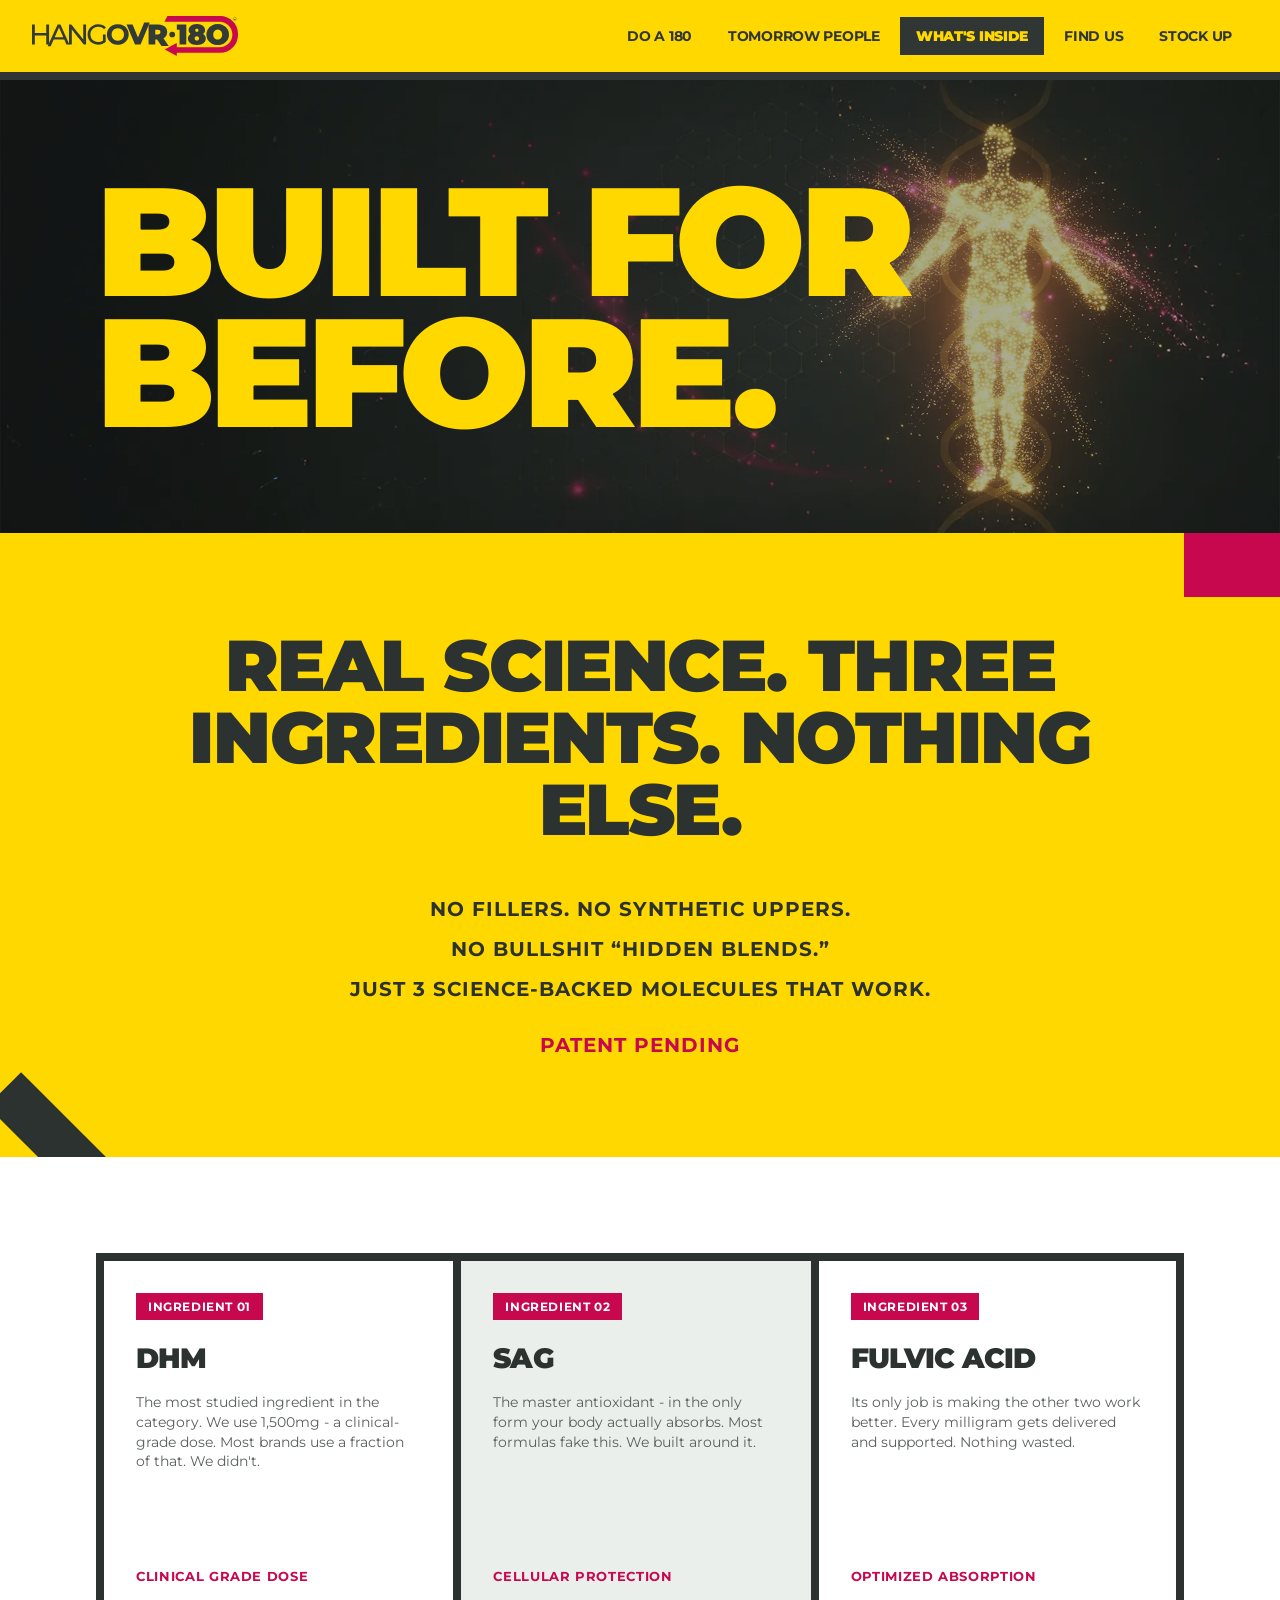
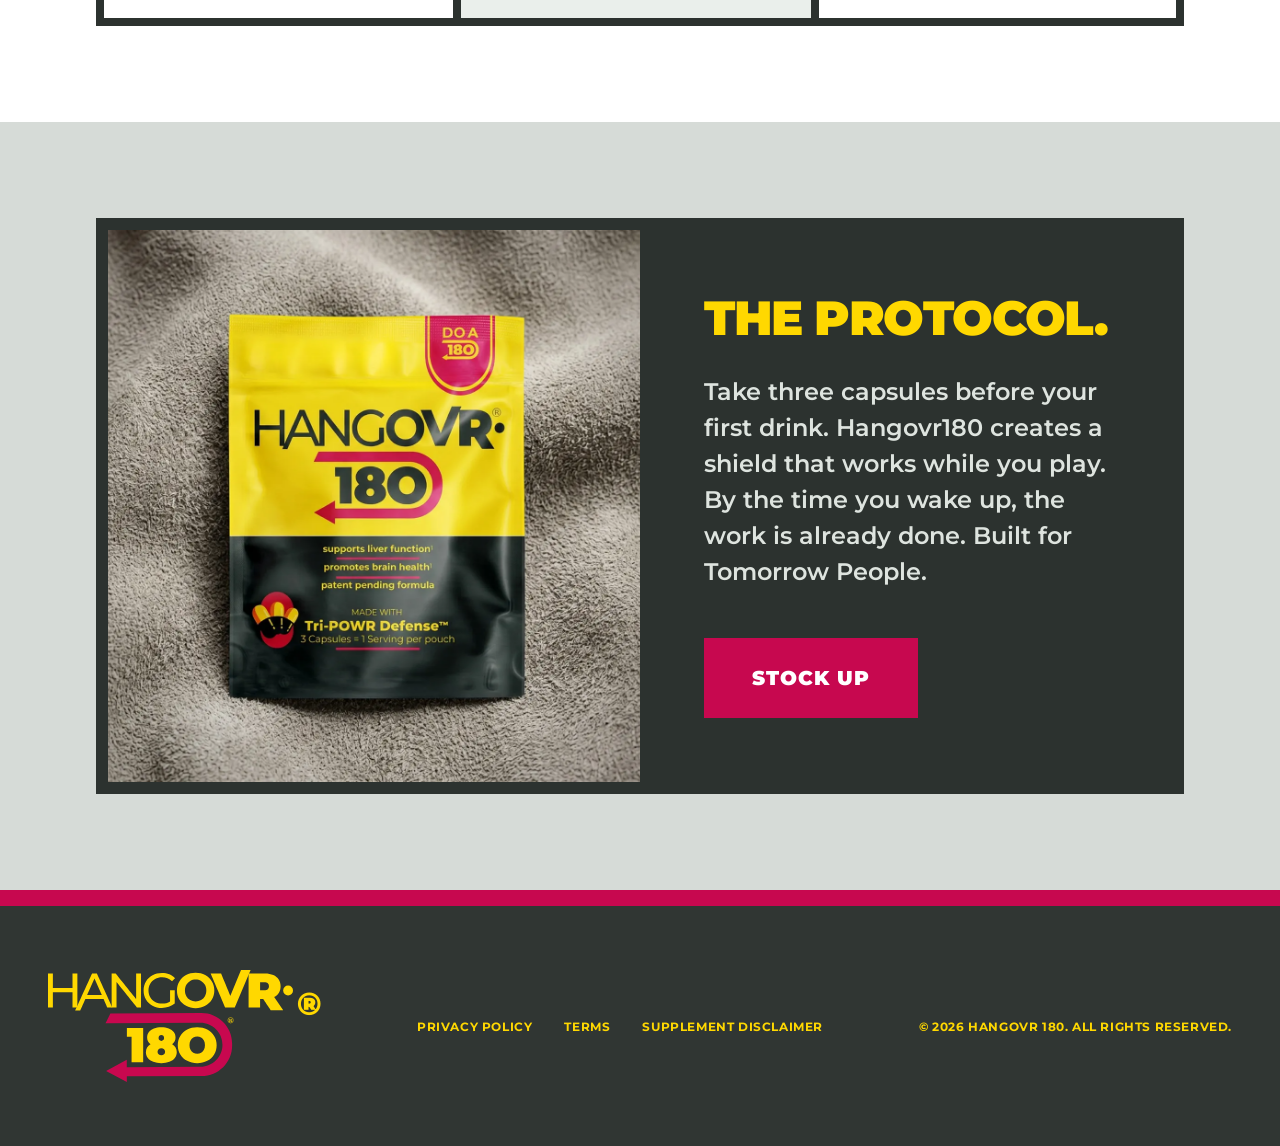
==== inside.html @ db0f2878 "Add files via upload" ====
<!DOCTYPE html>
<html lang="en">
<head>
<meta charset="utf-8"/>
<meta name="viewport" content="width=device-width, initial-scale=1.0"/>
<title>HANGOVR 180 | WHAT'S INSIDE</title>
<link href="https://fonts.googleapis.com/css2?family=Montserrat:ital,wght@0,400;0,500;0,700;0,900;1,400;1,700&display=swap" rel="stylesheet"/>
<link href="global.css" rel="stylesheet"/>
<style>
.builtfor{position:relative;width:100%;min-height:50vh;background:#2c322f;overflow:hidden;display:flex;align-items:center;padding:4rem 2rem}
.builtfor__img{position:absolute;inset:0;width:100%;height:100%;object-fit:cover;opacity:0.6}
.builtfor__text{position:relative;z-index:2;font-size:clamp(4rem,12vw,10rem);font-weight:900;text-transform:uppercase;letter-spacing:-0.04em;line-height:0.85;color:#FFD800}

/* S2: Real Science section (replaces old patent pending) */
.realscience{background:#FFD800;padding:6rem 2rem;position:relative;overflow:hidden}
.realscience__deco-1{position:absolute;top:0;right:0;width:8rem;height:8rem;background:#C7084F;transform:translate(2rem,-4rem)}
.realscience__deco-2{position:absolute;bottom:0;left:0;width:12rem;height:3rem;background:#2c322f;transform:translate(-1.5rem,1.5rem) rotate(45deg)}
.realscience__inner{max-width:80rem;margin:0 auto;display:flex;flex-direction:column;align-items:center;text-align:center;position:relative;z-index:2}
.realscience__headline{font-size:clamp(2.5rem,6vw,4.5rem);font-weight:900;text-transform:uppercase;letter-spacing:-0.02em;color:#2c322f;line-height:1;margin-bottom:3rem}
.realscience__lines{display:flex;flex-direction:column;gap:0.5rem;align-items:center}
.realscience__line{font-size:clamp(1rem,2vw,1.25rem);font-weight:700;text-transform:uppercase;letter-spacing:0.05em;color:#2c322f}
.realscience__patent{font-size:clamp(1rem,2vw,1.25rem);font-weight:700;text-transform:uppercase;letter-spacing:0.05em;color:#C7084F;margin-top:1.5rem}

.clinical{background:#ffffff;padding:4rem 2rem}
.clinical__grid{display:grid;grid-template-columns:1fr;border:8px solid #2c322f;max-width:32rem;margin:0 auto}
.clinical__card{padding:2rem 2.5rem;display:flex;flex-direction:column;justify-content:space-between;border-bottom:8px solid #2c322f;min-width:0}
.clinical__card:last-child{border-bottom:none}
.clinical__card:nth-child(2){background:#eaefeb}
.clinical__tag{display:inline-block;background:#C7084F;color:#fff;padding:0.25rem 0.75rem;font-size:0.75rem;font-weight:700;text-transform:uppercase;letter-spacing:0.05em;margin-bottom:1.25rem;align-self:flex-start}
.clinical__name{font-size:clamp(2rem,5vw,3.25rem);font-weight:900;text-transform:uppercase;letter-spacing:-0.03em;margin-bottom:0.75rem;color:#2c322f}
.clinical__desc{font-size:0.9375rem;line-height:1.5;color:#5a605c;margin-bottom:1.25rem}
.clinical__label{font-size:0.8125rem;font-weight:700;text-transform:uppercase;letter-spacing:0.05em;color:#C7084F;margin-top:auto}

.product{background:#d6dbd7;padding:6rem 2rem}
.product__frame{display:flex;flex-direction:column;border:12px solid #2c322f;overflow:hidden}
.product__image{overflow:hidden;max-height:24rem}
.product__image img{width:100%;height:100%;object-fit:cover;object-position:center}
.product__content{padding:3rem;background:#2c322f;color:#FFD800;display:flex;flex-direction:column;justify-content:center;align-items:flex-start}
.product__headline{font-size:clamp(3rem,6vw,3.75rem);font-weight:900;text-transform:uppercase;letter-spacing:-0.03em;margin-bottom:2rem;line-height:1;overflow-wrap:break-word;word-break:break-word}
.product__body{font-size:clamp(1.25rem,2.5vw,1.5rem);margin-bottom:3rem;font-weight:600;line-height:1.5;color:#dee4df}

/* Landscape */
@media(orientation:landscape) and (max-height:500px){.builtfor{min-height:70vh}.builtfor__text{font-size:clamp(2.5rem,8vw,5rem)}}

/* Headline protection below 1400 */
@media(max-width:1399px){
  .product__headline{font-size:clamp(2rem,4vw,3rem)}
}

/* 768px — product side-by-side, wider card column */
@media(min-width:768px){
  .clinical{padding:6rem 2rem}
  .clinical__grid{max-width:40rem}
  .product__frame{flex-direction:row}
  .product__image{width:50%;max-height:none;min-height:25rem}
  .product__content{width:50%;padding:4rem}
}

/* 1024px — padding increase, clinical stays 1-col but wider */
@media(min-width:1024px){
  .realscience{padding:6rem}
  .clinical{padding:6rem}
  .clinical__grid{max-width:36rem}
  .builtfor{padding:6rem}
  .product{padding:6rem}
}

/* 1200px — 3-col clinical: cards ~325px+ wide, square is safe */
@media(min-width:1200px){
  .clinical__grid{grid-template-columns:1fr 1fr 1fr;max-width:80rem}
  .clinical__card{border-bottom:none;border-right:8px solid #2c322f;padding:2rem;aspect-ratio:1}
  .clinical__card:nth-child(2){border-bottom:none;border-right:8px solid #2c322f}
  .clinical__card:last-child{border-right:none}
  .clinical__name{font-size:clamp(1.75rem,2.2vw,2.75rem)}
  .clinical__desc{font-size:0.875rem;line-height:1.4;margin-bottom:1rem}
  .clinical__tag{margin-bottom:1rem}
}

/* 1400px — cards big enough to breathe, product content padding */
@media(min-width:1400px){
  .clinical__card{padding:3rem}
  .clinical__desc{font-size:1rem}
  .product__image{min-height:37.5rem}
  .product__content{padding:6rem}
}
</style>
</head>
<body>
<nav class="nav">
  <a href="index.html" class="nav__logo"><img src="images/logo.svg" alt="HANGOVR 180"/></a>
  <div class="nav__links"><a href="doa180.html" class="nav__link">DO A 180<span class="nav__clarifier">How does it work?</span></a><a href="whos-in.html" class="nav__link">TOMORROW PEOPLE<span class="nav__clarifier">Who is it for?</span></a><a href="inside.html" class="nav__link nav__link--active">WHAT'S INSIDE<span class="nav__clarifier">Ingredients</span></a><a href="find-us.html" class="nav__link">FIND US<span class="nav__clarifier">Store finder</span></a><a href="stock-up.html" class="nav__link">STOCK UP<span class="nav__clarifier">Check out the shop</span></a></div>
  <button class="nav__mobile-btn" aria-label="Open menu" onclick="document.getElementById('mm').classList.toggle('is-open');var o=document.getElementById('mm').classList.contains('is-open');this.setAttribute('aria-label',o?'Close menu':'Open menu')"><svg width="28" height="28" viewBox="0 0 24 24" fill="none" stroke="currentColor" stroke-width="2.5" stroke-linecap="round"><line x1="3" y1="6" x2="21" y2="6"/><line x1="3" y1="12" x2="21" y2="12"/><line x1="3" y1="18" x2="21" y2="18"/></svg></button>
</nav>
<div id="mm" class="mobile-menu"><a href="index.html">HOME</a><span class="mobile-menu__sub"></span><a href="doa180.html">DO A 180</a><span class="mobile-menu__sub">How does it work?</span><a href="whos-in.html">TOMORROW PEOPLE</a><span class="mobile-menu__sub">Who is it for?</span><a href="inside.html">WHAT'S INSIDE</a><span class="mobile-menu__sub">Ingredients</span><a href="find-us.html">FIND US</a><span class="mobile-menu__sub">Store finder</span><a href="stock-up.html">STOCK UP</a><span class="mobile-menu__sub">Check out the shop</span></div>
<main>
<section class="builtfor"><picture><source media="(max-width:767px)" srcset="images/hero-builtforbefore-mobile-portrait.webp"/><source media="(max-width:1023px) and (orientation:landscape)" srcset="images/hero-builtforbefore-mobile-landscape.webp"/><img src="images/hero-builtforbefore-desktop.webp" alt="Golden sparkle light effect" class="builtfor__img"/></picture><h2 class="builtfor__text">BUILT FOR<br/>BEFORE.</h2></section>

<section class="realscience">
  <div class="realscience__deco-1"></div>
  <div class="realscience__deco-2"></div>
  <div class="realscience__inner">
    <h2 class="realscience__headline">Real Science. Three ingredients. Nothing else.</h2>
    <div class="realscience__lines">
      <span class="realscience__line">No fillers. No synthetic uppers.</span>
      <span class="realscience__line">No bullshit &ldquo;hidden blends.&rdquo;</span>
      <span class="realscience__line">Just 3 science-backed molecules that work.</span>
    </div>
    <p class="realscience__patent">Patent Pending</p>
  </div>
</section>

<section class="clinical"><div class="clinical__grid">
  <div class="clinical__card"><div><span class="clinical__tag">Ingredient 01</span><h2 class="clinical__name">DHM</h2><p class="clinical__desc">The most studied ingredient in the category. We use 1,500mg - a clinical-grade dose. Most brands use a fraction of that. We didn't.</p></div><div class="clinical__label">Clinical Grade Dose</div></div>
  <div class="clinical__card"><div><span class="clinical__tag">Ingredient 02</span><h2 class="clinical__name">SAG</h2><p class="clinical__desc">The master antioxidant - in the only form your body actually absorbs. Most formulas fake this. We built around it.</p></div><div class="clinical__label">Cellular Protection</div></div>
  <div class="clinical__card"><div><span class="clinical__tag">Ingredient 03</span><h2 class="clinical__name">FULVIC ACID</h2><p class="clinical__desc">Its only job is making the other two work better. Every milligram gets delivered and supported. Nothing wasted.</p></div><div class="clinical__label">Optimized Absorption</div></div>
</div></section>

<section class="product"><div class="product__frame"><div class="product__image"><picture><source media="(max-width:1023px)" srcset="images/product-pouch-mobile.webp"/><img src="images/product-pouch-desktop.webp" alt="HANGOVR 180 product pouch" loading="lazy"/></picture></div><div class="product__content"><h3 class="product__headline">THE PROTOCOL.</h3><p class="product__body">Take three capsules before your first drink. Hangovr180 creates a shield that works while you play. By the time you wake up, the work is already done. Built for Tomorrow People.</p><a href="stock-up.html" class="btn-cta-dark">STOCK UP</a></div></div></section>
</main>
<footer class="footer"><div class="footer__brand"><img src="images/footer-logo.svg" alt="HANGOVR 180" class="footer__logo-img"/><span class="footer__tm">&reg;</span></div><div class="footer__links"><a href="#">Privacy Policy</a><a href="#">Terms</a><a href="#">Supplement Disclaimer</a></div><div class="footer__copy">&copy; 2026 HANGOVR 180. ALL RIGHTS RESERVED.</div></footer>
</body>
</html>
---- global.css ----
/* HANGOVR 180 — Global Styles (v5.0) */

*,*::before,*::after{box-sizing:border-box;margin:0;padding:0}
html{scroll-behavior:smooth}
body{font-family:'Montserrat',sans-serif;background:#f5fbf6;color:#171d1a;-webkit-font-smoothing:antialiased;overflow-x:hidden;line-height:1.6}
img{display:block;max-width:100%;height:auto}
a{text-decoration:none;color:inherit}
button{cursor:pointer;border:none;font-family:'Montserrat',sans-serif}
input{font-family:'Montserrat',sans-serif}

/* Nav */
.nav{position:sticky;top:0;z-index:50;display:flex;justify-content:space-between;align-items:center;width:100%;padding:0 2rem;height:5rem;background:#FFD800;border-bottom:8px solid #303633}
.nav__logo img{height:2.5rem;width:auto}
.nav__links{display:none;align-items:center;gap:0.25rem}
.nav__link{position:relative;color:#303633;font-weight:700;padding:0.5rem 1rem;font-size:0.875rem;text-transform:uppercase;letter-spacing:-0.02em}
.nav__link:hover{background:#C7084F;color:#fff}
.nav__link--active{background:#303633;color:#FFD800;font-weight:900}
.nav__link--active:hover{background:#303633;color:#FFD800}
.nav__mobile-btn{display:flex;align-items:center;background:transparent;color:#303633;padding:0.5rem;margin-left:auto}
.nav__mobile-btn svg{display:block}

/* Nav clarifier tooltips */
.nav__clarifier{display:none}

/* Mobile Menu */
.mobile-menu{display:none;position:fixed;top:calc(5rem + 8px);left:0;right:0;bottom:0;background:#303633;z-index:49;flex-direction:column;padding:2rem;gap:0;overflow-y:auto}
.mobile-menu.is-open{display:flex}
.mobile-menu a{color:#FFD800;font-weight:900;font-size:1.5rem;text-transform:uppercase;letter-spacing:-0.02em;padding:1rem 0 0.25rem;border-bottom:none}
.mobile-menu__sub{display:block;font-size:0.75rem;font-weight:500;color:rgba(255,216,0,0.6);text-transform:none;letter-spacing:0;padding-bottom:1rem;border-bottom:4px solid rgba(255,216,0,0.2)}
.mobile-menu a:last-of-type + .mobile-menu__sub{border-bottom:none}

/* Buttons — CTA on LIGHT backgrounds */
.btn-cta-light{background:#C7084F;color:#fff;padding:1.5rem 3rem;font-size:1.25rem;font-weight:900;text-transform:uppercase;letter-spacing:0.05em;border-radius:0;display:inline-block;text-align:center;white-space:nowrap;border:none;cursor:pointer;font-family:'Montserrat',sans-serif}
.btn-cta-light:hover{background:#303633;color:#FFD800}

/* Buttons — CTA on DARK backgrounds */
.btn-cta-dark{background:#C7084F;color:#fff;padding:1.5rem 3rem;font-size:1.25rem;font-weight:900;text-transform:uppercase;letter-spacing:0.05em;border-radius:0;display:inline-block;text-align:center;white-space:nowrap;border:none;cursor:pointer;font-family:'Montserrat',sans-serif}
.btn-cta-dark:hover{background:#FFD800;color:#303633}

/* Buttons — Signup/cart default style */
.btn-signup{background:#303633;color:#FFD800;padding:1.5rem 3rem;font-size:1.25rem;font-weight:900;text-transform:uppercase;letter-spacing:0.05em;border-radius:0;display:inline-block;text-align:center;white-space:nowrap;border:none;cursor:pointer;font-family:'Montserrat',sans-serif}
.btn-signup:hover{background:#C7084F;color:#fff}

/* Card buttons — black/yellow default, red/white hover, full-width */
.card__btn{background:#303633;color:#FFD800;width:100%;padding:1.25rem;font-size:1rem;font-weight:900;text-transform:uppercase;letter-spacing:0.05em;border:none;cursor:pointer;font-family:'Montserrat',sans-serif;text-align:center;min-height:48px}
.card__btn:hover{background:#C7084F;color:#fff}

/* Footer */
.footer{background:#303633;border-top:16px solid #C7084F;padding:3rem 1.5rem;display:flex;flex-direction:column;align-items:center;gap:2rem}
.footer__brand{display:flex;align-items:center}
.footer__logo-img{height:7rem;width:auto}
.footer__tm{color:#FFD800;font-size:2rem;font-weight:900;margin-left:0.25rem;align-self:flex-start;margin-top:0.5rem}
.footer__links{display:flex;flex-wrap:wrap;justify-content:center;gap:2rem}
.footer__links a{font-size:0.875rem;font-weight:700;text-transform:uppercase;letter-spacing:0.05em;color:#FFD800}
.footer__links a:hover{text-decoration:underline;text-decoration-thickness:4px}
.footer__copy{font-size:0.75rem;font-weight:700;text-transform:uppercase;letter-spacing:0.05em;color:#FFD800}

/* Nav + Footer → 1024px */
@media(min-width:1024px){
  .nav__links{display:flex}
  .nav__mobile-btn{display:none}
  .footer{flex-direction:row;justify-content:space-between;align-items:center;padding:4rem 3rem}
  .footer__links a{font-size:0.75rem}

  /* Nav clarifier tooltips — white bg, black text, 0.5s delay */
  .nav__link{overflow:visible}
  .nav__clarifier{display:block;position:absolute;top:100%;left:50%;transform:translateX(-50%);white-space:nowrap;font-size:0.6875rem;font-weight:500;text-transform:none;letter-spacing:0;color:#303633;background:#fff;padding:0.25rem 0.75rem;z-index:10;margin-top:0.25rem;opacity:0;pointer-events:none;transition:opacity 0.3s ease 0.5s}
  .nav__link:hover .nav__clarifier{opacity:1}
  .nav__link--active .nav__clarifier{color:#303633;background:#fff}
}
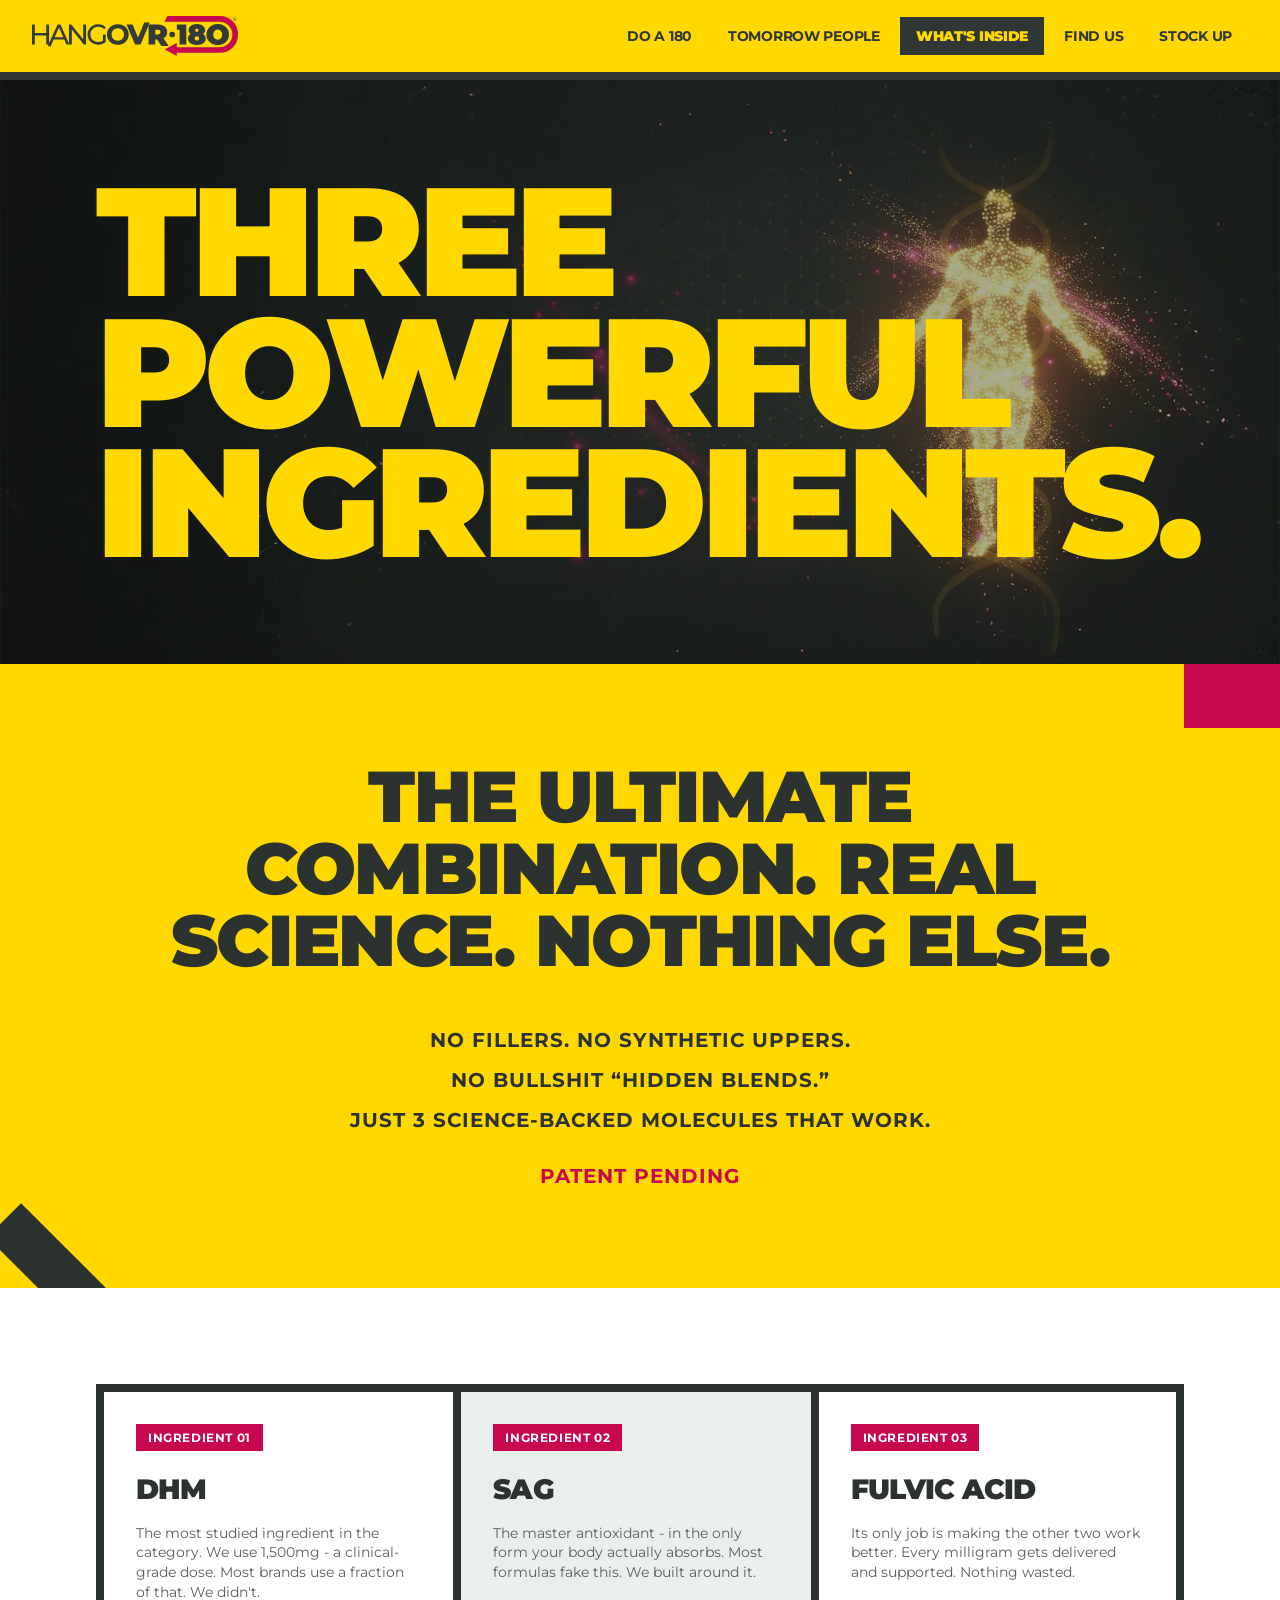
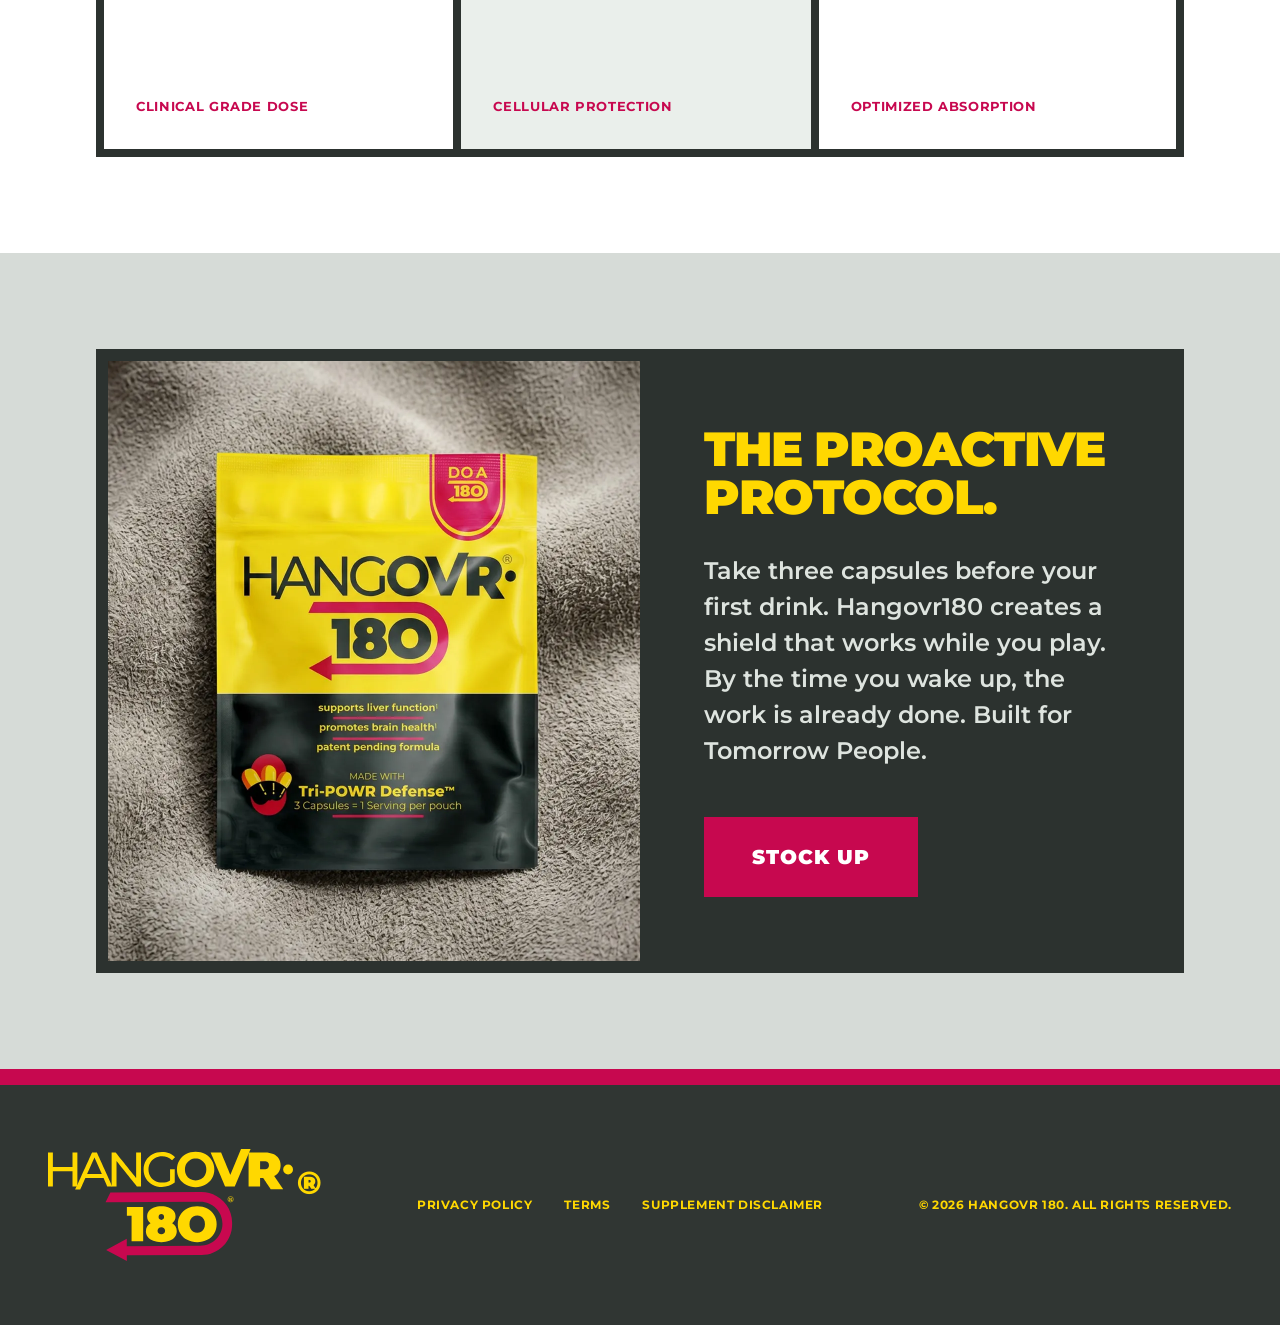
==== commit e99b21a9: "Add files via upload" ====
--- a/inside.html
+++ b/inside.html
@@ -93,13 +93,13 @@
 </nav>
 <div id="mm" class="mobile-menu"><a href="index.html">HOME</a><span class="mobile-menu__sub"></span><a href="doa180.html">DO A 180</a><span class="mobile-menu__sub">How does it work?</span><a href="whos-in.html">TOMORROW PEOPLE</a><span class="mobile-menu__sub">Who is it for?</span><a href="inside.html">WHAT'S INSIDE</a><span class="mobile-menu__sub">Ingredients</span><a href="find-us.html">FIND US</a><span class="mobile-menu__sub">Store finder</span><a href="stock-up.html">STOCK UP</a><span class="mobile-menu__sub">Check out the shop</span></div>
 <main>
-<section class="builtfor"><picture><source media="(max-width:767px)" srcset="images/hero-builtforbefore-mobile-portrait.webp"/><source media="(max-width:1023px) and (orientation:landscape)" srcset="images/hero-builtforbefore-mobile-landscape.webp"/><img src="images/hero-builtforbefore-desktop.webp" alt="Golden sparkle light effect" class="builtfor__img"/></picture><h2 class="builtfor__text">BUILT FOR<br/>BEFORE.</h2></section>
+<section class="builtfor"><picture><source media="(max-width:767px)" srcset="images/hero-builtforbefore-mobile-portrait.webp"/><source media="(max-width:1023px) and (orientation:landscape)" srcset="images/hero-builtforbefore-mobile-landscape.webp"/><img src="images/hero-builtforbefore-desktop.webp" alt="Golden sparkle light effect" class="builtfor__img"/></picture><h2 class="builtfor__text">THREE<br/>POWERFUL<br/>INGREDIENTS.</h2></section>
 
 <section class="realscience">
   <div class="realscience__deco-1"></div>
   <div class="realscience__deco-2"></div>
   <div class="realscience__inner">
-    <h2 class="realscience__headline">Real Science. Three ingredients. Nothing else.</h2>
+    <h2 class="realscience__headline">The Ultimate Combination. Real Science. Nothing Else.</h2>
     <div class="realscience__lines">
       <span class="realscience__line">No fillers. No synthetic uppers.</span>
       <span class="realscience__line">No bullshit &ldquo;hidden blends.&rdquo;</span>
@@ -115,7 +115,7 @@
   <div class="clinical__card"><div><span class="clinical__tag">Ingredient 03</span><h2 class="clinical__name">FULVIC ACID</h2><p class="clinical__desc">Its only job is making the other two work better. Every milligram gets delivered and supported. Nothing wasted.</p></div><div class="clinical__label">Optimized Absorption</div></div>
 </div></section>
 
-<section class="product"><div class="product__frame"><div class="product__image"><picture><source media="(max-width:1023px)" srcset="images/product-pouch-mobile.webp"/><img src="images/product-pouch-desktop.webp" alt="HANGOVR 180 product pouch" loading="lazy"/></picture></div><div class="product__content"><h3 class="product__headline">THE PROTOCOL.</h3><p class="product__body">Take three capsules before your first drink. Hangovr180 creates a shield that works while you play. By the time you wake up, the work is already done. Built for Tomorrow People.</p><a href="stock-up.html" class="btn-cta-dark">STOCK UP</a></div></div></section>
+<section class="product"><div class="product__frame"><div class="product__image"><picture><source media="(max-width:1023px)" srcset="images/product-pouch-mobile.webp"/><img src="images/product-pouch-desktop.webp" alt="HANGOVR 180 product pouch" loading="lazy"/></picture></div><div class="product__content"><h3 class="product__headline">THE PROACTIVE PROTOCOL.</h3><p class="product__body">Take three capsules before your first drink. Hangovr180 creates a shield that works while you play. By the time you wake up, the work is already done. Built for Tomorrow People.</p><a href="stock-up.html" class="btn-cta-dark">STOCK UP</a></div></div></section>
 </main>
 <footer class="footer"><div class="footer__brand"><img src="images/footer-logo.svg" alt="HANGOVR 180" class="footer__logo-img"/><span class="footer__tm">&reg;</span></div><div class="footer__links"><a href="#">Privacy Policy</a><a href="#">Terms</a><a href="#">Supplement Disclaimer</a></div><div class="footer__copy">&copy; 2026 HANGOVR 180. ALL RIGHTS RESERVED.</div></footer>
 </body>
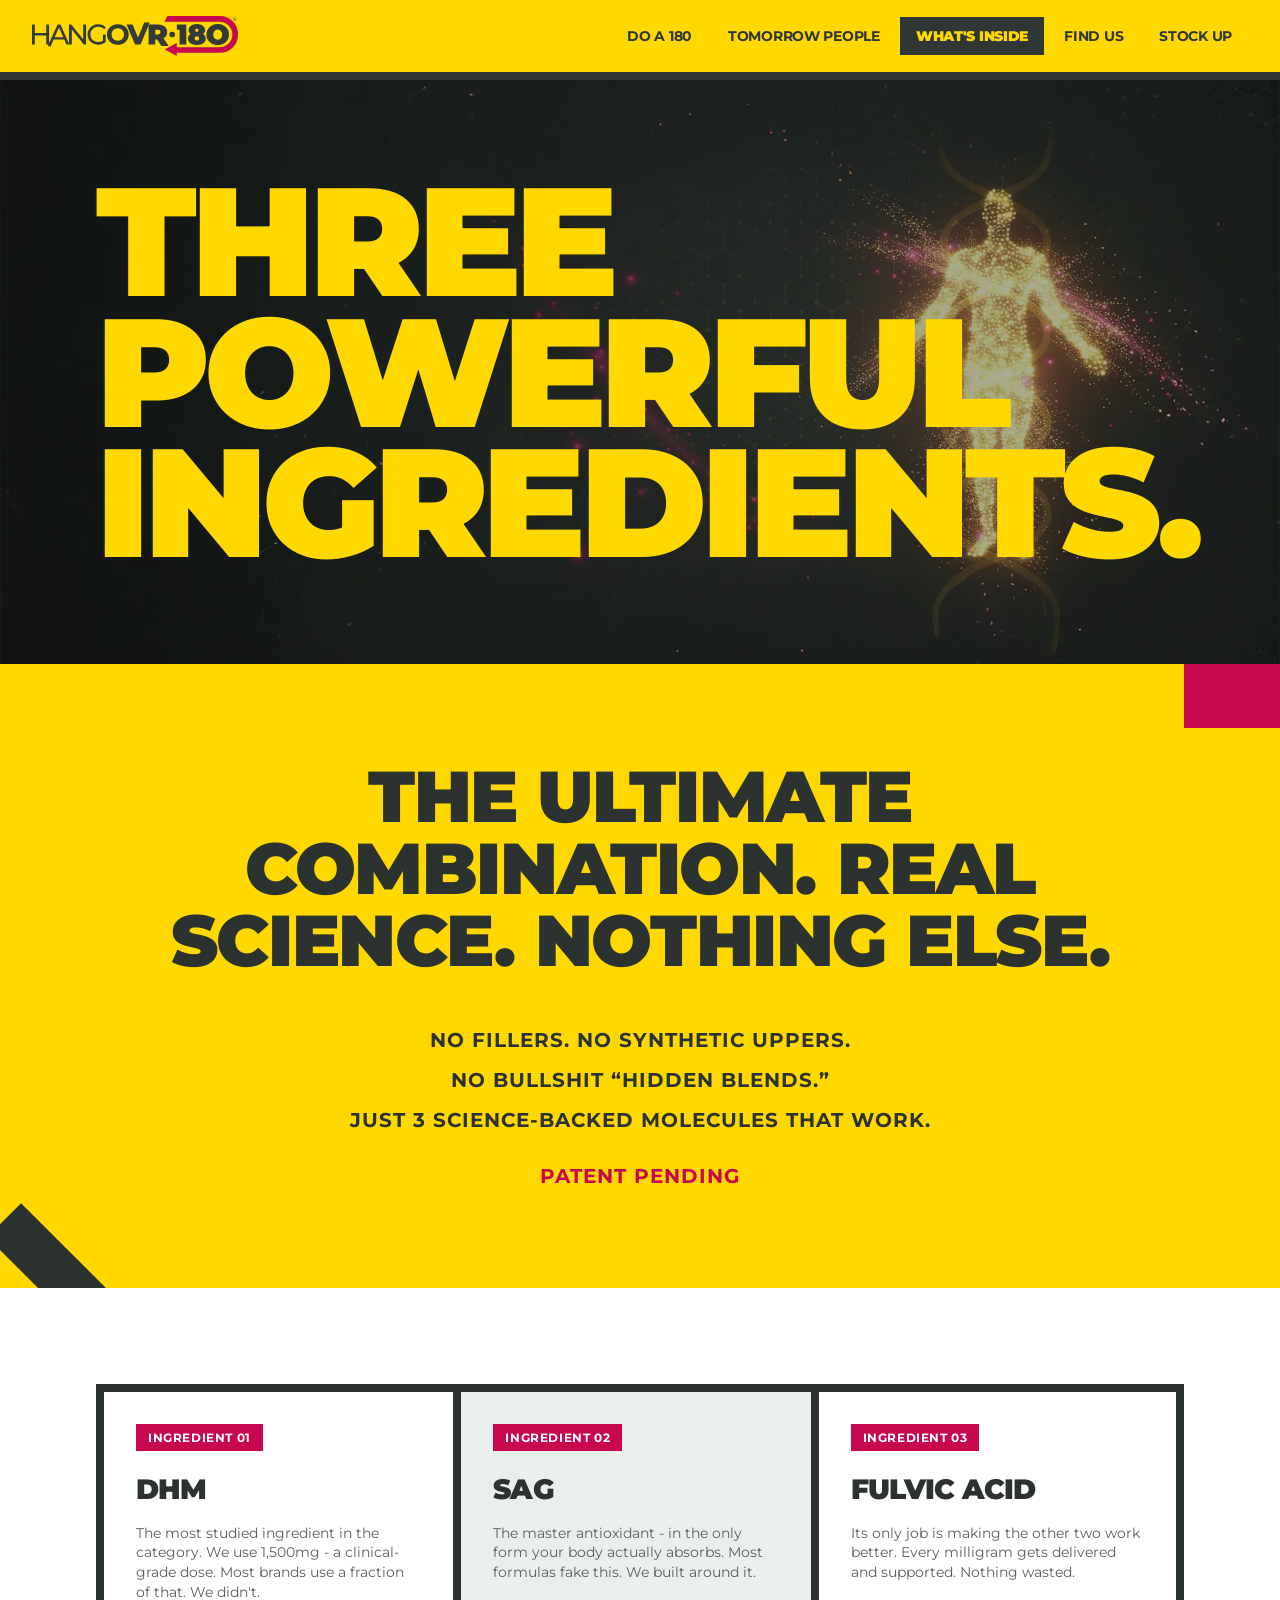
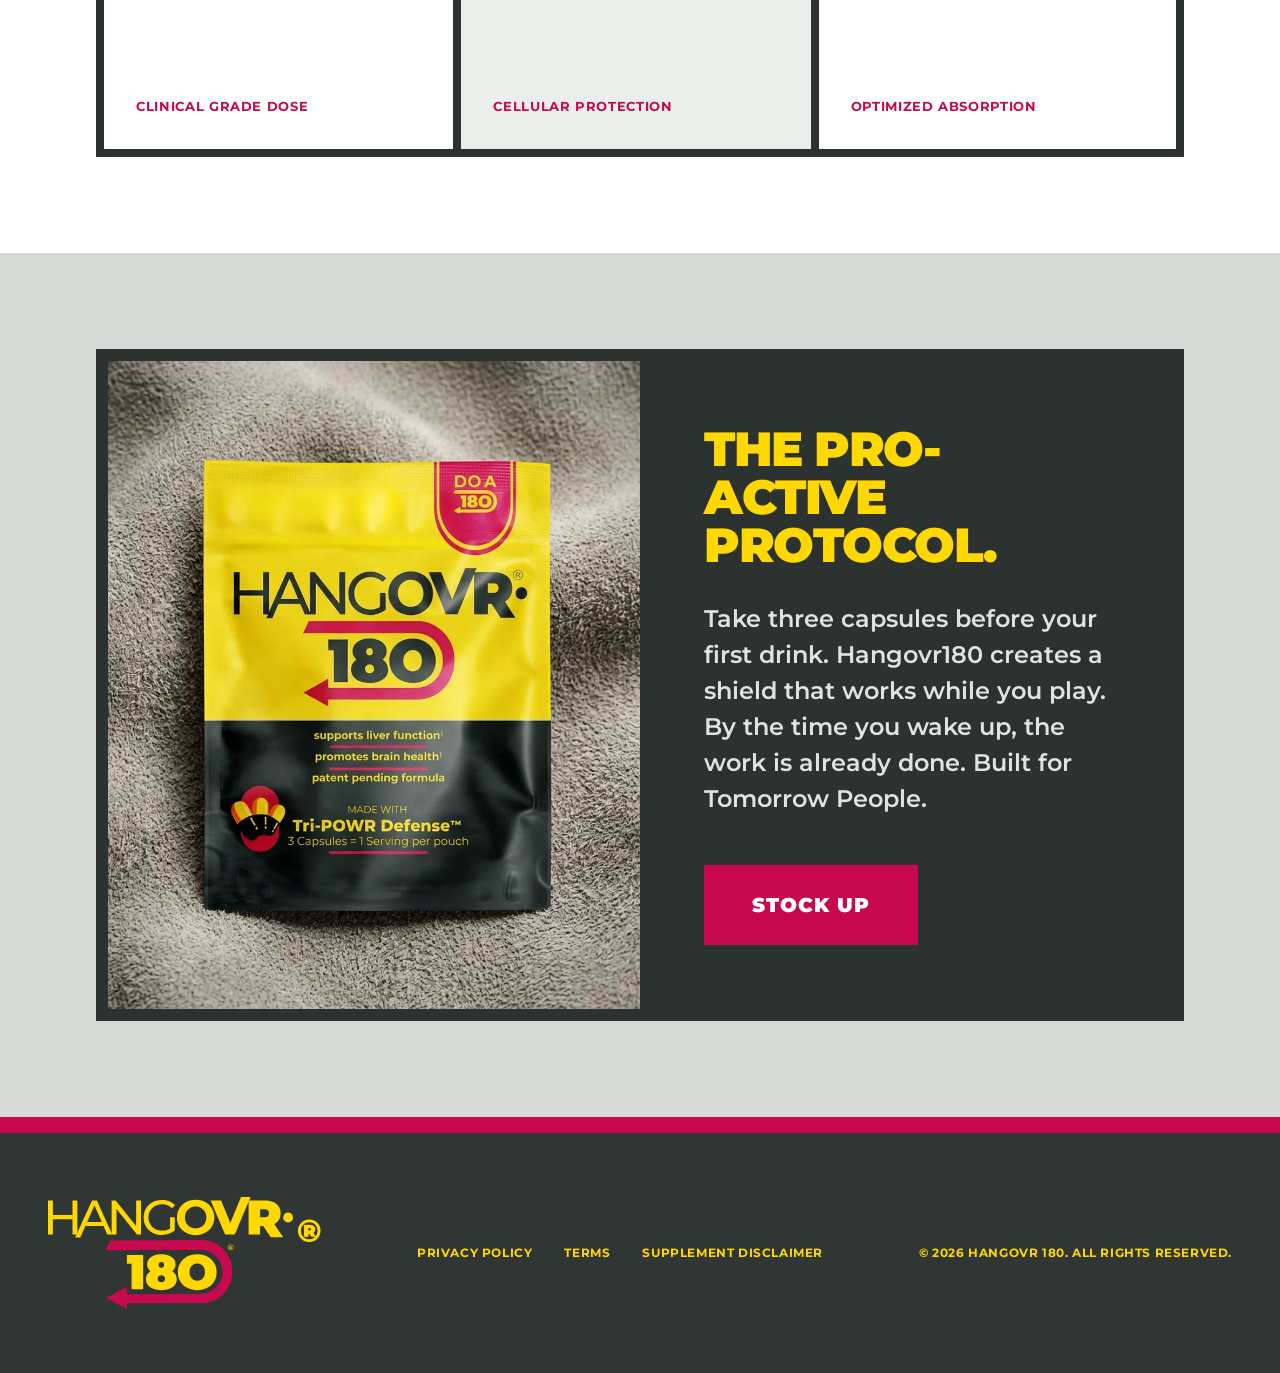
==== commit 5e8c7bd2: "Add files via upload" ====
--- a/inside.html
+++ b/inside.html
@@ -115,7 +115,7 @@
   <div class="clinical__card"><div><span class="clinical__tag">Ingredient 03</span><h2 class="clinical__name">FULVIC ACID</h2><p class="clinical__desc">Its only job is making the other two work better. Every milligram gets delivered and supported. Nothing wasted.</p></div><div class="clinical__label">Optimized Absorption</div></div>
 </div></section>
 
-<section class="product"><div class="product__frame"><div class="product__image"><picture><source media="(max-width:1023px)" srcset="images/product-pouch-mobile.webp"/><img src="images/product-pouch-desktop.webp" alt="HANGOVR 180 product pouch" loading="lazy"/></picture></div><div class="product__content"><h3 class="product__headline">THE PROACTIVE PROTOCOL.</h3><p class="product__body">Take three capsules before your first drink. Hangovr180 creates a shield that works while you play. By the time you wake up, the work is already done. Built for Tomorrow People.</p><a href="stock-up.html" class="btn-cta-dark">STOCK UP</a></div></div></section>
+<section class="product"><div class="product__frame"><div class="product__image"><picture><source media="(max-width:1023px)" srcset="images/product-pouch-mobile.webp"/><img src="images/product-pouch-desktop.webp" alt="HANGOVR 180 product pouch" loading="lazy"/></picture></div><div class="product__content"><h3 class="product__headline">THE PRO-ACTIVE PROTOCOL.</h3><p class="product__body">Take three capsules before your first drink. Hangovr180 creates a shield that works while you play. By the time you wake up, the work is already done. Built for Tomorrow People.</p><a href="stock-up.html" class="btn-cta-dark">STOCK UP</a></div></div></section>
 </main>
 <footer class="footer"><div class="footer__brand"><img src="images/footer-logo.svg" alt="HANGOVR 180" class="footer__logo-img"/><span class="footer__tm">&reg;</span></div><div class="footer__links"><a href="#">Privacy Policy</a><a href="#">Terms</a><a href="#">Supplement Disclaimer</a></div><div class="footer__copy">&copy; 2026 HANGOVR 180. ALL RIGHTS RESERVED.</div></footer>
 </body>
